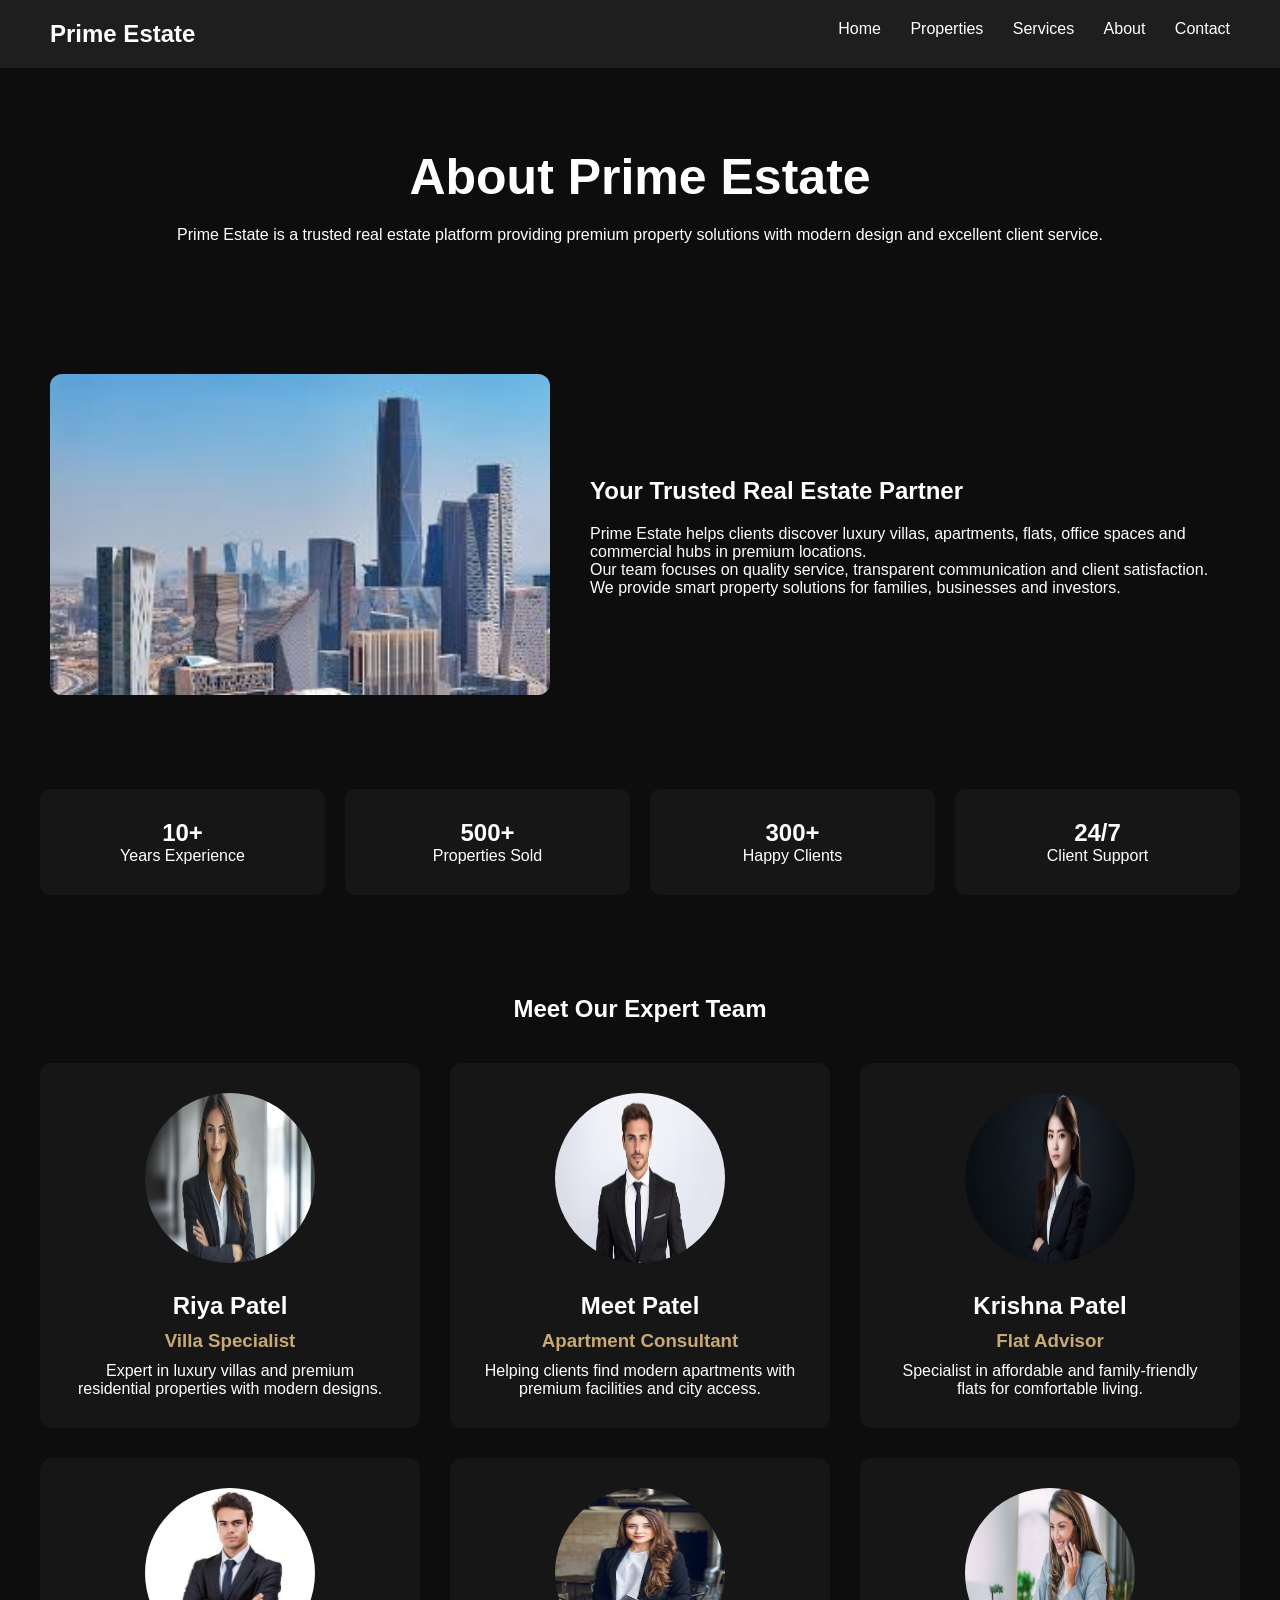
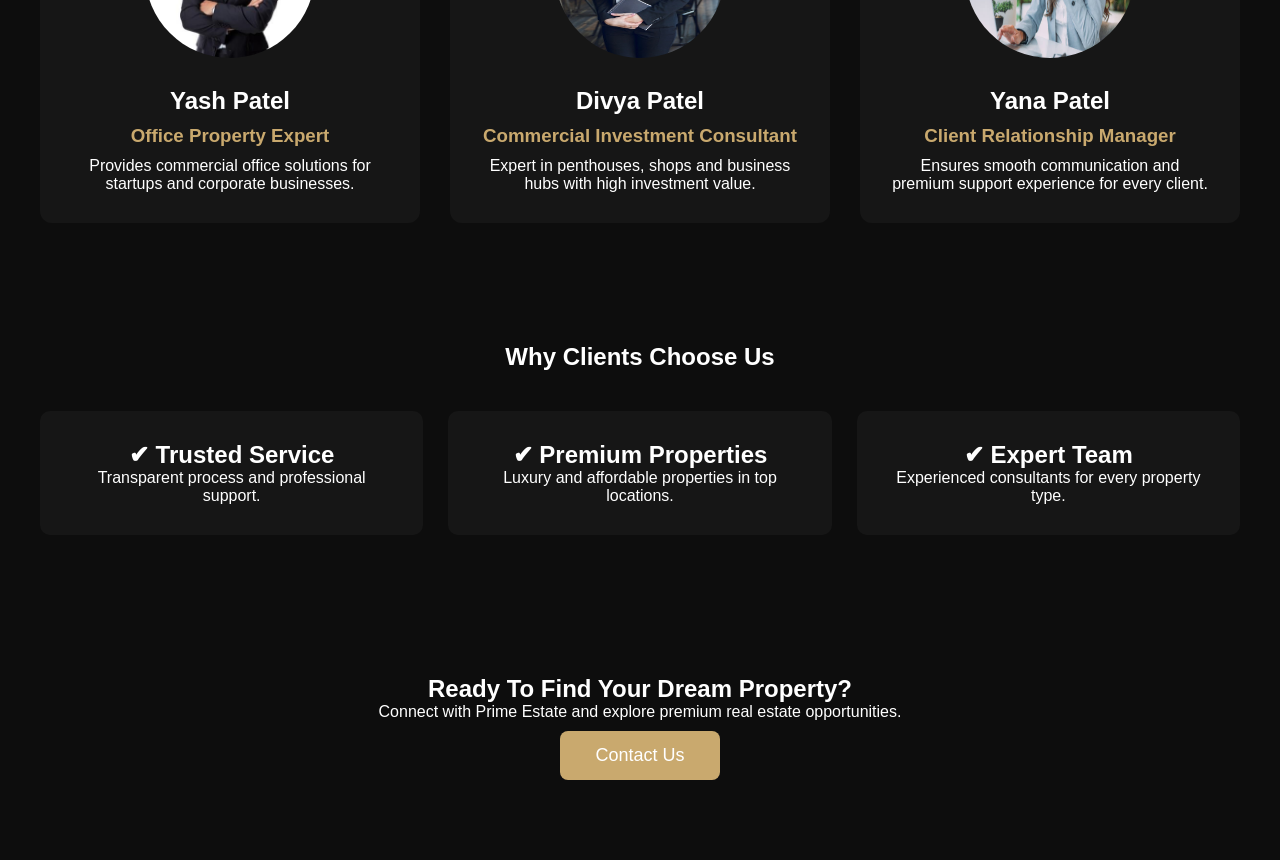
==== about.html @ dd5a4a85 "A responsive real estate website designed using HTML and CSS." ====
<!DOCTYPE html>
<html>
<head>
    <title>About Us - Prime Estate</title>
    <link rel="stylesheet" href="style.css">
</head>
<body>

<!-- NAVBAR -->

<header class="navbar">

    <h2>Prime Estate</h2>

    <nav>
        <a href="home.html">Home</a>
        <a href="properties.html">Properties</a>
        <a href="services.html">Services</a>
        <a href="about.html">About</a>
        <a href="contact.html">Contact</a>
    </nav>

</header>

<!-- HERO -->

<section class="about-hero">

    <h1>About Prime Estate</h1>

    <p>
        Prime Estate is a trusted real estate platform
        providing premium property solutions with
        modern design and excellent client service.
    </p>

</section>

<!-- ABOUT SECTION -->

<section class="about-container">

    <!-- IMAGE -->

    <div class="about-image">
        <img src="images/prime-estate.jpeg">
    </div>

    <!-- CONTENT -->

    <div class="about-content">

        <h2>Your Trusted Real Estate Partner</h2>

        <p>
            Prime Estate helps clients discover luxury villas,
            apartments, flats, office spaces and commercial hubs
            in premium locations.
        </p>

        <p>
            Our team focuses on quality service,
            transparent communication and client satisfaction.
        </p>

        <p>
            We provide smart property solutions for families,
            businesses and investors.
        </p>

    </div>

</section>

<!-- STATS -->

<section class="stats-section">

    <div class="stat-box">
        <h1>10+</h1>
        <p>Years Experience</p>
    </div>

    <div class="stat-box">
        <h1>500+</h1>
        <p>Properties Sold</p>
    </div>

    <div class="stat-box">
        <h1>300+</h1>
        <p>Happy Clients</p>
    </div>

    <div class="stat-box">
        <h1>24/7</h1>
        <p>Client Support</p>
    </div>

</section>

<!-- TEAM -->

<section class="team-section">

    <h1>Meet Our Expert Team</h1>

    <div class="team-container">

        <!-- VILLA -->
        <div class="team-card">

            <img src="images/riya.jpeg">

            <h2>Riya Patel</h2>

            <h3>Villa Specialist</h3>

            <p>
                Expert in luxury villas and premium
                residential properties with modern designs.
            </p>

        </div>

        <!-- APARTMENT -->
        <div class="team-card">

            <img src="images/meet.jpeg">

            <h2>Meet Patel</h2>

            <h3>Apartment Consultant</h3>

            <p>
                Helping clients find modern apartments
                with premium facilities and city access.
            </p>

        </div>

        <!-- FLAT -->
        <div class="team-card">

            <img src="images/krishna.jpeg">

            <h2>Krishna Patel</h2>

            <h3>Flat Advisor</h3>

            <p>
                Specialist in affordable and family-friendly
                flats for comfortable living.
            </p>

        </div>

        <!-- OFFICE -->
        <div class="team-card">

            <img src="images/yash.jpeg">

            <h2>Yash Patel</h2>

            <h3>Office Property Expert</h3>

            <p>
                Provides commercial office solutions
                for startups and corporate businesses.
            </p>

        </div>

        <!-- OTHER -->
        <div class="team-card">

            <img src="images/divya.jpeg">

            <h2>Divya Patel</h2>

            <h3>Commercial Investment Consultant</h3>

            <p>
                Expert in penthouses, shops and business
                hubs with high investment value.
            </p>

        </div>

        <!-- CLIENT RELATION -->
        <div class="team-card">

            <img src="images/yana.jpeg">

            <h2>Yana Patel</h2>

            <h3>Client Relationship Manager</h3>

            <p>
               Ensures smooth communication and premium
               support experience for every client.
            </p> 

        </div>

    </div>

</section>

<!-- WHY CHOOSE -->

<section class="why-about">

    <h1>Why Clients Choose Us</h1>

    <div class="why-about-grid">

        <div class="why-about-box">
            <h2>✔ Trusted Service</h2>
            <p>
                Transparent process and professional support.
            </p>
        </div>

        <div class="why-about-box">
            <h2>✔ Premium Properties</h2>
            <p>
                Luxury and affordable properties in top locations.
            </p>
        </div>

        <div class="why-about-box">
            <h2>✔ Expert Team</h2>
            <p>
                Experienced consultants for every property type.
            </p>
        </div>

    </div>

</section>

<!-- CTA -->
 
<section class="about-cta">

    <h1>Ready To Find Your Dream Property?</h1>

    <p>
        Connect with Prime Estate and explore
        premium real estate opportunities.
    </p>

    <a href="contact.html">
        <button>Contact Us</button>
    </a>

</section>

</body>
</html>
---- style.css ----
* {
    margin: 0;
    padding: 0;
    box-sizing: border-box;
    font-family: Arial, sans-serif;
}

body {
    background: #0d0d0d;
    color: #ffffff;
}

/* HOME PAGE */

.navbar {
    display: flex;
    justify-content: space-between;
    padding: 20px 50px;
    background: #1e1e1e;
}

.navbar a {
    color: white;
    margin-left: 25px;
    text-decoration: none;
}

.navbar a:hover {
    color: #c9a96e;
}

.hero {
    height: 90vh;
    background: url('https: //via .placeholder .com/ 1500') center/cover no-repeat;
    position: relative;
}

.overlay {
    position: absolute;
    width: 100%;
    height: 100%;
    background: rgba(0,0,0,0.7);
}

.hero-content {
    position: relative;
    text-align: center;
    top: 50%;
    transform: translateY(-50%);
}

.hero h1 {
    font-size: 50px;
}

.hero p {
    margin: 10px 0;
}

.search-box {
    margin-top: 20px;
}

.search-box input, .search-box select {
    padding: 10px;
    margin: 5px;
    border: none;
}

.search-box button {
    padding: 10px 20px;
    background: #c9a96e;
    border: none;
    cursor: pointer;
}

.properties {
    padding: 50px;
    text-align: center;
}

.property-grid {
    display: flex;
    gap: 20px;
    justify-content: center;
    margin-top: 30px;
}

.card {
    background: #161616;
    padding: 25px;
    width: 240px;
    border-radius: 30px;
    transition: 0.3s;    
}

.card:hover {
    transform: scale(1.05);
}

.card img {
    width: 100%;
    height: 100px;
    object-fit: cover;
    margin-top: 2px;
}

.card button {
    margin-top: 10px;
    padding: 8px;
    background: #c9a96e;
    border: none;
    cursor: pointer;
}

.why {
    padding: 50px;
    text-align: center;
}

.why-grid {
    display: grid;
    grid-template-columns: repeat(4, 1fr);
    gap: 20px;
    margin-top: 30px;
}

.why-card {
    background: #161616;
    padding: 20px;
    border-radius: 12px;
    transition: 0.3s;
}

.why-card:hover {
    background: #c9a96e;
    transform: translateY(-10px);
}

.stats {
    display: flex;
    justify-content: space-around;
    padding: 50px;
    background: #000;
}

.cta {
    text-align: center;
    padding: 80px 50px;
}

.cta button {
    padding: 10px 20px;
    background: #c9a96e;
    border: none;
    cursor: pointer;
    margin-top: 10px;
}

/* PROPERTIES PAGE */

.tital {
    text-align: center;
    margin: 20px;
}

.property-grid1 {
    display: grid;
    grid-template-columns: repeat(5,1fr);
    gap: 20px;
    padding: 30px;
}

/* property detail page */

.details-box {
    background: #161616;
    margin: 40px;
    padding: 55px;
    border-radius: 50px;
    margin-top: 30px;
}

.price {
    color : #c9a96e;
    margin: 10px 0;
}

/* SERVICES PAGE */

.service-hero{
    text-align:center;
    padding:80px 20px;
}

.service-hero h1{
    font-size:50px;
    margin-bottom:20px;
}

.services-container{
    display:grid;
    grid-template-columns:repeat(3,1fr);
    gap:25px;
    padding:40px;
}

.service-card{
    background:#161616;
    padding:30px;
    border-radius:12px;
    text-align:center;
    transition:0.3s;
}

.service-card:hover{
    transform:translateY(-10px);
}

.service-icon{
    font-size:50px;
    margin-bottom:20px;
}

.why-us{
    padding:60px 40px;
    text-align:center;
}

.why-grid{
    display:grid;
    grid-template-columns:repeat(4,1fr);
    gap:20px;
    margin-top:40px;
}

.why-box{
    background:#161616;
    padding:30px;
    border-radius:10px;
}

.service-cta{
    text-align:center;
    padding:80px 20px;
}

.service-cta button{
    padding:14px 35px;
    border:none;
    background:#c9a96e;
    color:white;
    border-radius:8px;
    font-size:18px;
    cursor:pointer;
    margin-top: 10px;
}

/* ABOUT PAGE */ 

.about-hero{
    text-align:center;
    padding:80px 20px;
}

.about-hero h1{
    font-size:50px;
    margin-bottom:20px;
}

.about-container{
    display:flex;
    align-items:center;
    gap:40px;
    padding:50px;
}

.about-image img{
    width:500px;
    border-radius:12px;
}

.about-content{
    flex:1;
}

.about-content h2{
    margin-bottom:20px;
}

.stats-section{
    display:grid;
    grid-template-columns:repeat(4,1fr);
    gap:20px;
    padding:40px;
}

.stat-box{
    background:#161616;
    text-align:center;
    padding:30px;
    border-radius:10px;
}

.team-section{
    padding:60px 40px;
    text-align:center;
}

.team-container{
    display:grid;
    grid-template-columns:repeat(3,1fr);
    gap:30px;
    margin-top:40px;
}

.team-card{
    background:#161616;
    padding: 30px;
    border-radius:12px;
    text-align:center;
    transition:0.3s;
}

.team-card:hover{
    transform:translateY(-10px);
}

.team-card img{
    width: 170px;
    height:170px;
    border-radius:100%;
    margin-bottom:25px;
}

.team-card h3{
    color:#c9a96e;
    margin:10px 0;
}

.why-about{
    padding:60px 40px;
    text-align:center;
}

.why-about-grid{
    display:grid;
    grid-template-columns:repeat(3,1fr);
    gap:25px;
    margin-top:40px;
}

.why-about-box{
    background:#161616;
    padding:30px;
    border-radius:10px;
}

.about-cta{
    text-align:center;
    padding:80px 20px;
}

.about-cta button{
    padding:14px 35px;
    border:none;
    background:#c9a96e;
    color:white;
    border-radius:8px;
    font-size:18px;
    cursor:pointer;
    margin-top: 10px;
}

/* CONTACT PAGE */

.contact-hero{
    text-align:center;
    padding:80px 20px;
}

.contact-hero h1{
    font-size:50px;
    margin-bottom:20px;
}

.contact-container{
    display:flex;
    gap:40px;
    padding:50px;
}

.contact-info,
.contact-form{
    flex:1;
    background:#161616;
    padding:30px;
    border-radius:12px;
}

.info-box{
    margin-top:25px;
}

.contact-form form{
    display:flex;
    flex-direction:column;
    gap:20px;
    margin-top:20px;
}

.contact-form input,
.contact-form textarea{
    padding:15px;
    border:none;
    border-radius:8px;
    background:#222;
    color:white;
}

.contact-form button{
    padding:14px;
    border:none;
    background:#c9a96e;
    color:white;
    border-radius:8px;
    cursor:pointer;
}

.team-contact{
    padding:60px 40px;
    text-align:center;
}

.team-contact-grid{
    display:grid;
    grid-template-columns:repeat(3,1fr);
    gap:30px;
    margin-top:40px;
}

.contact-card{
    background:#161616;
    padding:30px;
    border-radius:12px;
}

.contact-card img{
    width:120px;
    height:120px;
    border-radius:50%;
    margin-bottom:20px;
}

.contact-cta{
    text-align:center;
    padding:80px 20px;
}

.contact-cta button{
    padding:14px 35px;
    border:none;
    background:#c9a96e;
    color:white;
    border-radius:8px;
    font-size:18px;
    cursor:pointer;
    margin-top: 10px;
}

footer {
    text-align: center;
    padding: 20px;
    background: #000;
}

button:hover {
    opacity: 0.8;
    transform: scale(1.05);
}
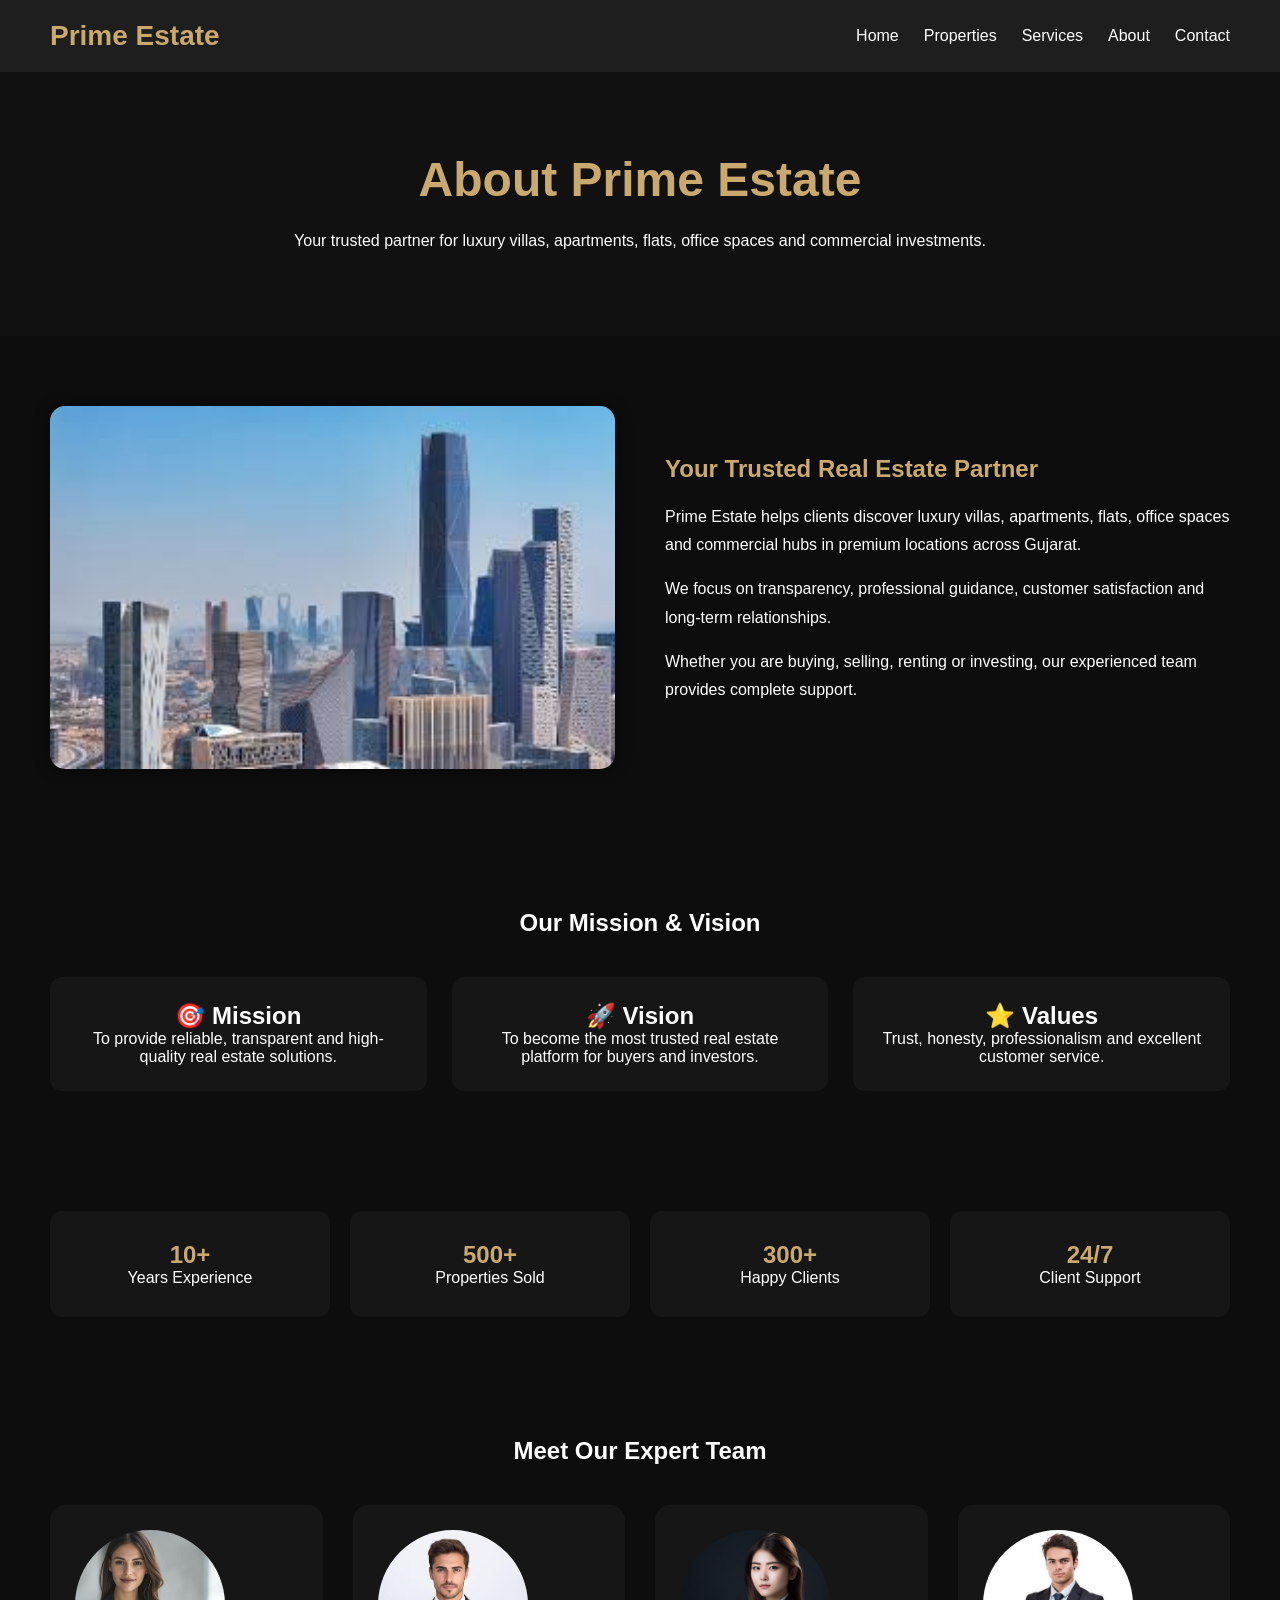
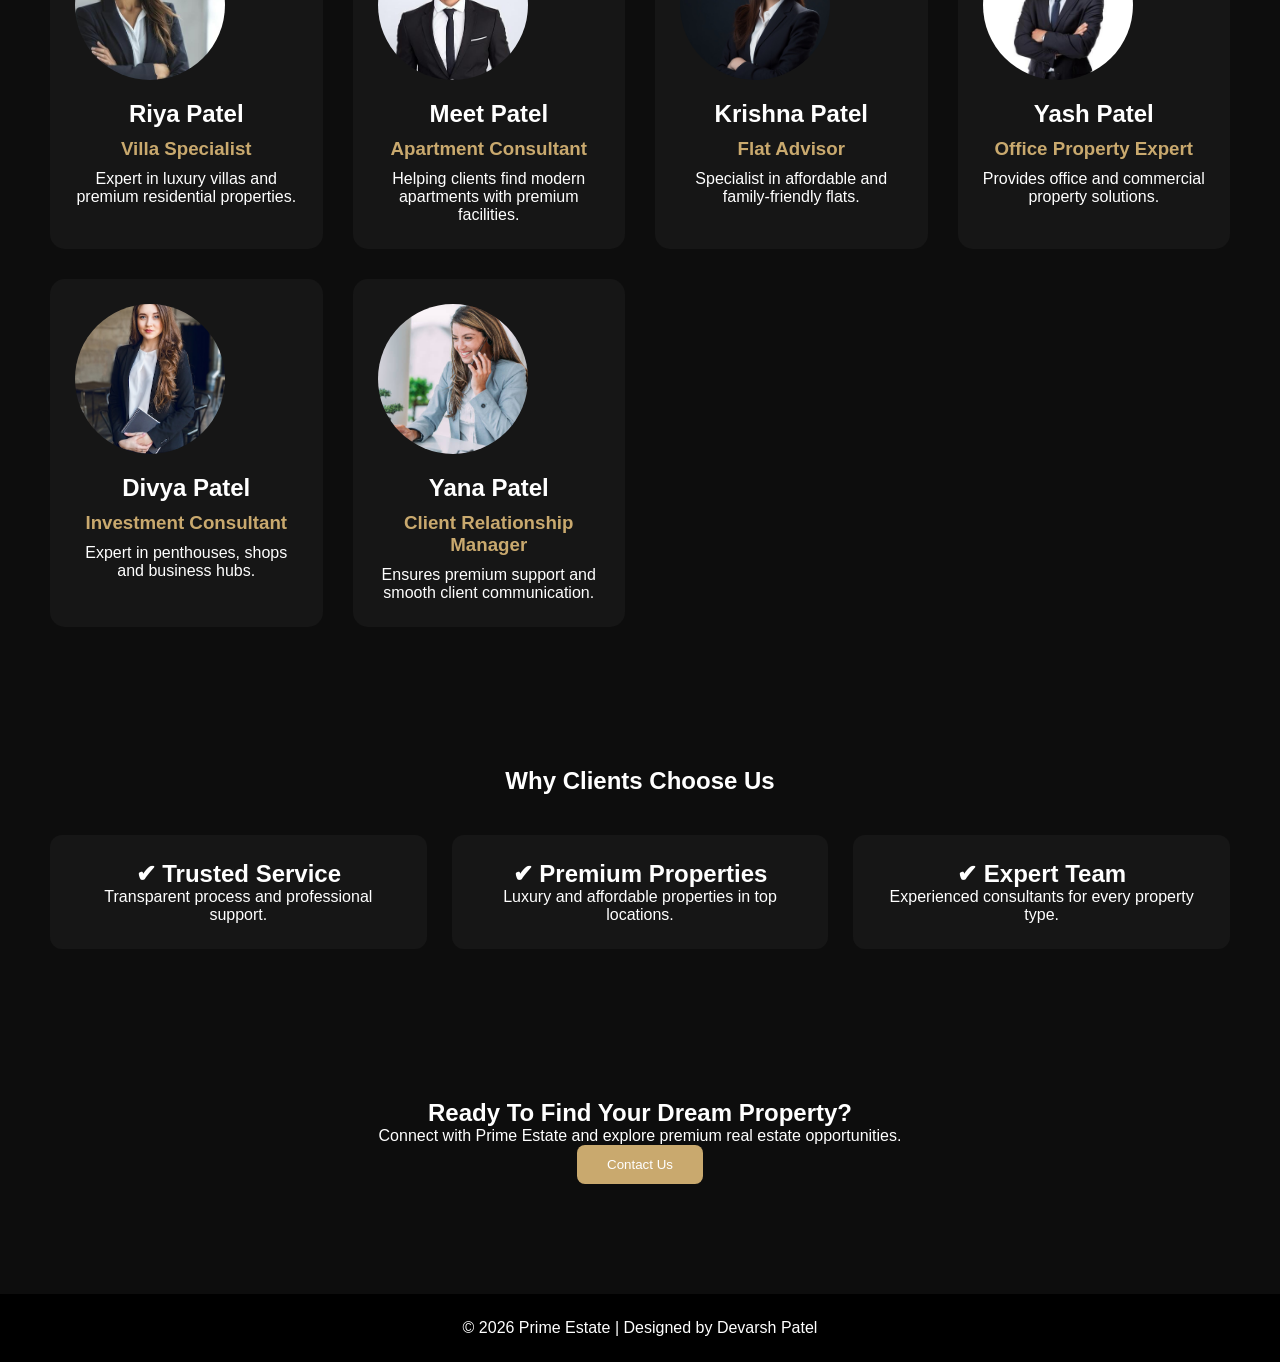
==== commit 3386de5f: "Prime Estate Project" ====
--- a/about.html
+++ b/about.html
@@ -1,6 +1,8 @@
 <!DOCTYPE html>
-<html>
+<html lang="en">
 <head>
+    <meta charset="UTF-8">
+    <meta name="viewport" content="width=device-width, initial-scale=1.0">
     <title>About Us - Prime Estate</title>
     <link rel="stylesheet" href="style.css">
 </head>
@@ -10,10 +12,10 @@
 
 <header class="navbar">
 
-    <h2>Prime Estate</h2>
+    <div class="logo">Prime Estate</div>
 
     <nav>
-        <a href="home.html">Home</a>
+        <a href="index.html">Home</a>
         <a href="properties.html">Properties</a>
         <a href="services.html">Services</a>
         <a href="about.html">About</a>
@@ -29,9 +31,9 @@
     <h1>About Prime Estate</h1>
 
     <p>
-        Prime Estate is a trusted real estate platform
-        providing premium property solutions with
-        modern design and excellent client service.
+        Your trusted partner for luxury villas,
+        apartments, flats, office spaces and
+        commercial investments.
     </p>
 
 </section>
@@ -40,13 +42,9 @@
 
 <section class="about-container">
 
-    <!-- IMAGE -->
-
     <div class="about-image">
-        <img src="images/prime-estate.jpeg">
-    </div>
-
-    <!-- CONTENT -->
+        <img src="images/prime-estate.jpeg" alt="Prime Estate">
+    </div>
 
     <div class="about-content">
 
@@ -55,18 +53,54 @@
         <p>
             Prime Estate helps clients discover luxury villas,
             apartments, flats, office spaces and commercial hubs
-            in premium locations.
+            in premium locations across Gujarat.
         </p>
 
         <p>
-            Our team focuses on quality service,
-            transparent communication and client satisfaction.
+            We focus on transparency, professional guidance,
+            customer satisfaction and long-term relationships.
         </p>
 
         <p>
-            We provide smart property solutions for families,
-            businesses and investors.
+            Whether you are buying, selling, renting or investing,
+            our experienced team provides complete support.
         </p>
+
+    </div>
+
+</section>
+
+<!-- MISSION & VISION -->
+
+<section class="why-about">
+
+    <h1>Our Mission & Vision</h1>
+
+    <div class="why-about-grid">
+
+        <div class="why-about-box">
+            <h2>🎯 Mission</h2>
+            <p>
+                To provide reliable, transparent and
+                high-quality real estate solutions.
+            </p>
+        </div>
+
+        <div class="why-about-box">
+            <h2>🚀 Vision</h2>
+            <p>
+                To become the most trusted real estate
+                platform for buyers and investors.
+            </p>
+        </div>
+
+        <div class="why-about-box">
+            <h2>⭐ Values</h2>
+            <p>
+                Trust, honesty, professionalism and
+                excellent customer service.
+            </p>
+        </div>
 
     </div>
 
@@ -106,107 +140,53 @@
 
     <div class="team-container">
 
-        <!-- VILLA -->
-        <div class="team-card">
-
-            <img src="images/riya.jpeg">
-
+        <div class="team-card">
+            <img src="images/riya.jpeg" alt="Riya Patel">
             <h2>Riya Patel</h2>
-
             <h3>Villa Specialist</h3>
-
-            <p>
-                Expert in luxury villas and premium
-                residential properties with modern designs.
-            </p>
-
-        </div>
-
-        <!-- APARTMENT -->
-        <div class="team-card">
-
-            <img src="images/meet.jpeg">
-
+            <p>Expert in luxury villas and premium residential properties.</p>
+        </div>
+
+        <div class="team-card">
+            <img src="images/meet.jpeg" alt="Meet Patel">
             <h2>Meet Patel</h2>
-
             <h3>Apartment Consultant</h3>
-
-            <p>
-                Helping clients find modern apartments
-                with premium facilities and city access.
-            </p>
-
-        </div>
-
-        <!-- FLAT -->
-        <div class="team-card">
-
-            <img src="images/krishna.jpeg">
-
+            <p>Helping clients find modern apartments with premium facilities.</p>
+        </div>
+
+        <div class="team-card">
+            <img src="images/krishna.jpeg" alt="Krishna Patel">
             <h2>Krishna Patel</h2>
-
             <h3>Flat Advisor</h3>
-
-            <p>
-                Specialist in affordable and family-friendly
-                flats for comfortable living.
-            </p>
-
-        </div>
-
-        <!-- OFFICE -->
-        <div class="team-card">
-
-            <img src="images/yash.jpeg">
-
+            <p>Specialist in affordable and family-friendly flats.</p>
+        </div>
+
+        <div class="team-card">
+            <img src="images/yash.jpeg" alt="Yash Patel">
             <h2>Yash Patel</h2>
-
             <h3>Office Property Expert</h3>
-
-            <p>
-                Provides commercial office solutions
-                for startups and corporate businesses.
-            </p>
-
-        </div>
-
-        <!-- OTHER -->
-        <div class="team-card">
-
-            <img src="images/divya.jpeg">
-
+            <p>Provides office and commercial property solutions.</p>
+        </div>
+
+        <div class="team-card">
+            <img src="images/divya.jpeg" alt="Divya Patel">
             <h2>Divya Patel</h2>
-
-            <h3>Commercial Investment Consultant</h3>
-
-            <p>
-                Expert in penthouses, shops and business
-                hubs with high investment value.
-            </p>
-
-        </div>
-
-        <!-- CLIENT RELATION -->
-        <div class="team-card">
-
-            <img src="images/yana.jpeg">
-
+            <h3>Investment Consultant</h3>
+            <p>Expert in penthouses, shops and business hubs.</p>
+        </div>
+
+        <div class="team-card">
+            <img src="images/yana.jpeg" alt="Yana Patel">
             <h2>Yana Patel</h2>
-
             <h3>Client Relationship Manager</h3>
-
-            <p>
-               Ensures smooth communication and premium
-               support experience for every client.
-            </p> 
-
-        </div>
-
-    </div>
-
-</section>
-
-<!-- WHY CHOOSE -->
+            <p>Ensures premium support and smooth client communication.</p>
+        </div>
+
+    </div>
+
+</section>
+
+<!-- WHY CHOOSE US -->
 
 <section class="why-about">
 
@@ -216,23 +196,17 @@
 
         <div class="why-about-box">
             <h2>✔ Trusted Service</h2>
-            <p>
-                Transparent process and professional support.
-            </p>
+            <p>Transparent process and professional support.</p>
         </div>
 
         <div class="why-about-box">
             <h2>✔ Premium Properties</h2>
-            <p>
-                Luxury and affordable properties in top locations.
-            </p>
+            <p>Luxury and affordable properties in top locations.</p>
         </div>
 
         <div class="why-about-box">
             <h2>✔ Expert Team</h2>
-            <p>
-                Experienced consultants for every property type.
-            </p>
+            <p>Experienced consultants for every property type.</p>
         </div>
 
     </div>
@@ -240,7 +214,7 @@
 </section>
 
 <!-- CTA -->
- 
+
 <section class="about-cta">
 
     <h1>Ready To Find Your Dream Property?</h1>
@@ -256,5 +230,11 @@
 
 </section>
 
+<!-- FOOTER -->
+
+<footer>
+    <p>© 2026 Prime Estate | Designed by Devarsh Patel</p>
+</footer>
+
 </body>
 </html>
--- a/style.css
+++ b/style.css
@@ -1,230 +1,195 @@
-* {
-    margin: 0;
-    padding: 0;
-    box-sizing: border-box;
-    font-family: Arial, sans-serif;
-}
-
-body {
-    background: #0d0d0d;
-    color: #ffffff;
-}
-
-/* HOME PAGE */
-
-.navbar {
-    display: flex;
-    justify-content: space-between;
-    padding: 20px 50px;
-    background: #1e1e1e;
-}
-
-.navbar a {
-    color: white;
-    margin-left: 25px;
-    text-decoration: none;
-}
-
-.navbar a:hover {
-    color: #c9a96e;
-}
-
-.hero {
-    height: 90vh;
-    background: url('https: //via .placeholder .com/ 1500') center/cover no-repeat;
-    position: relative;
-}
-
-.overlay {
-    position: absolute;
-    width: 100%;
-    height: 100%;
-    background: rgba(0,0,0,0.7);
-}
-
-.hero-content {
-    position: relative;
-    text-align: center;
-    top: 50%;
-    transform: translateY(-50%);
-}
-
-.hero h1 {
-    font-size: 50px;
-}
-
-.hero p {
-    margin: 10px 0;
-}
-
-.search-box {
-    margin-top: 20px;
-}
-
-.search-box input, .search-box select {
-    padding: 10px;
-    margin: 5px;
-    border: none;
-}
-
-.search-box button {
-    padding: 10px 20px;
-    background: #c9a96e;
-    border: none;
-    cursor: pointer;
-}
-
-.properties {
-    padding: 50px;
-    text-align: center;
-}
-
-.property-grid {
-    display: flex;
-    gap: 20px;
-    justify-content: center;
-    margin-top: 30px;
-}
-
-.card {
-    background: #161616;
-    padding: 25px;
-    width: 240px;
-    border-radius: 30px;
-    transition: 0.3s;    
-}
-
-.card:hover {
-    transform: scale(1.05);
-}
-
-.card img {
-    width: 100%;
-    height: 100px;
-    object-fit: cover;
-    margin-top: 2px;
-}
-
-.card button {
-    margin-top: 10px;
-    padding: 8px;
-    background: #c9a96e;
-    border: none;
-    cursor: pointer;
-}
-
-.why {
-    padding: 50px;
-    text-align: center;
-}
-
-.why-grid {
-    display: grid;
-    grid-template-columns: repeat(4, 1fr);
-    gap: 20px;
-    margin-top: 30px;
-}
-
-.why-card {
-    background: #161616;
-    padding: 20px;
-    border-radius: 12px;
-    transition: 0.3s;
-}
-
-.why-card:hover {
-    background: #c9a96e;
-    transform: translateY(-10px);
-}
-
-.stats {
-    display: flex;
-    justify-content: space-around;
-    padding: 50px;
-    background: #000;
-}
-
-.cta {
-    text-align: center;
-    padding: 80px 50px;
-}
-
-.cta button {
-    padding: 10px 20px;
-    background: #c9a96e;
-    border: none;
-    cursor: pointer;
-    margin-top: 10px;
-}
-
-/* PROPERTIES PAGE */
-
-.tital {
-    text-align: center;
-    margin: 20px;
-}
-
-.property-grid1 {
-    display: grid;
-    grid-template-columns: repeat(5,1fr);
-    gap: 20px;
-    padding: 30px;
-}
-
-/* property detail page */
-
-.details-box {
-    background: #161616;
-    margin: 40px;
-    padding: 55px;
-    border-radius: 50px;
-    margin-top: 30px;
-}
-
-.price {
-    color : #c9a96e;
-    margin: 10px 0;
-}
-
-/* SERVICES PAGE */
-
-.service-hero{
-    text-align:center;
-    padding:80px 20px;
-}
-
-.service-hero h1{
-    font-size:50px;
+/* ==========================
+   GLOBAL
+========================== */
+
+*{
+    margin:0;
+    padding:0;
+    box-sizing:border-box;
+    font-family:Arial, sans-serif;
+}
+
+body{
+    background:#0d0d0d;
+    color:white;
+    overflow-x:hidden;
+}
+
+img{
+    max-width:100%;
+    display:block;
+}
+
+a{
+    text-decoration:none;
+}
+
+/* ==========================
+   NAVBAR
+========================== */
+
+.navbar{
+    display:flex;
+    justify-content:space-between;
+    align-items:center;
+    padding:20px 50px;
+    background:#1e1e1e;
+    position:sticky;
+    top:0;
+    z-index:1000;
+}
+
+.logo{
+    font-size:28px;
+    font-weight:bold;
+    color:#c9a96e;
+}
+
+.navbar nav{
+    display:flex;
+    gap:25px;
+}
+
+.navbar a{
+    color:white;
+    transition:0.3s;
+}
+
+.navbar a:hover{
+    color:#c9a96e;
+}
+
+/* ==========================
+   HERO SECTION
+========================== */
+
+.hero{
+    height:90vh;
+    background:url("images/Luxury-Villa.jpeg");
+    background-size:cover;
+    background-position:center;
+    position:relative;
+}
+
+.overlay{
+    position:absolute;
+    top:0;
+    left:0;
+    width:100%;
+    height:100%;
+    background:rgba(0,0,0,0.7);
+}
+
+.hero-content{
+    position:relative;
+    top:50%;
+    transform:translateY(-50%);
+    text-align:center;
+    padding:20px;
+}
+
+.hero h1{
+    font-size:55px;
+    margin-bottom:15px;
+}
+
+.hero p{
+    font-size:20px;
+    margin-bottom:25px;
+}
+
+.search-box{
+    display:flex;
+    justify-content:center;
+    flex-wrap:wrap;
+    gap:10px;
+}
+
+.search-box input,
+.search-box select{
+    padding:12px;
+    border:none;
+    border-radius:5px;
+    min-width:180px;
+}
+
+.search-box button{
+    padding:12px 25px;
+    background:#c9a96e;
+    border:none;
+    border-radius:5px;
+    cursor:pointer;
+    font-weight:bold;
+}
+
+/* ==========================
+   FEATURED PROPERTIES
+========================== */
+
+.properties{
+    padding:70px 40px;
+    text-align:center;
+}
+
+.properties h2{
+    font-size:38px;
+}
+
+.property-grid{
+    display:flex;
+    justify-content:center;
+    gap:25px;
+    flex-wrap:wrap;
+    margin-top:40px;
+}
+
+.card{
+    background:#161616;
+    width:280px;
+    border-radius:20px;
+    overflow:hidden;
+    transition:0.3s;
+    box-shadow:0 5px 15px rgba(0,0,0,0.3);
+}
+
+.card:hover{
+    transform:translateY(-10px);
+}
+
+.card img{
+    width:100%;
+    height:220px;
+    object-fit:cover;
+}
+
+.card h3{
+    margin:15px 0 10px;
+}
+
+.card p{
+    margin-bottom:15px;
+}
+
+.card button{
+    background:#c9a96e;
+    border:none;
+    padding:10px 20px;
+    border-radius:5px;
     margin-bottom:20px;
-}
-
-.services-container{
-    display:grid;
-    grid-template-columns:repeat(3,1fr);
-    gap:25px;
-    padding:40px;
-}
-
-.service-card{
-    background:#161616;
-    padding:30px;
-    border-radius:12px;
-    text-align:center;
-    transition:0.3s;
-}
-
-.service-card:hover{
-    transform:translateY(-10px);
-}
-
-.service-icon{
-    font-size:50px;
-    margin-bottom:20px;
-}
-
-.why-us{
-    padding:60px 40px;
-    text-align:center;
+    cursor:pointer;
+}
+
+/* ==========================
+   WHY CHOOSE US
+========================== */
+
+.why{
+    padding:70px 40px;
+    text-align:center;
+}
+
+.why h2{
+    font-size:38px;
 }
 
 .why-grid{
@@ -234,92 +199,280 @@
     margin-top:40px;
 }
 
-.why-box{
+.why-card{
     background:#161616;
+    padding:25px;
+    border-radius:15px;
+    transition:0.3s;
+}
+
+.why-card:hover{
+    background:#c9a96e;
+    color:black;
+    transform:translateY(-10px);
+}
+
+/* ==========================
+   STATS
+========================== */
+
+.stats{
+    display:flex;
+    justify-content:space-around;
+    text-align:center;
+    padding:60px 30px;
+    background:black;
+}
+
+.stats h2{
+    color:#c9a96e;
+    font-size:40px;
+}
+
+/* ==========================
+   CTA
+========================== */
+
+.cta{
+    text-align:center;
+    padding:80px 20px;
+}
+
+.cta h2{
+    margin-bottom:20px;
+}
+
+.cta button{
+    padding:12px 25px;
+    background:#c9a96e;
+    border:none;
+    border-radius:5px;
+    cursor:pointer;
+}
+
+/* ==========================
+   PROPERTIES PAGE
+========================== */
+
+.tital{
+    text-align:center;
+    margin:30px 0;
+    font-size:40px;
+}
+
+.property-grid1{
+    display:grid;
+    grid-template-columns:repeat(5,1fr);
+    gap:25px;
     padding:30px;
-    border-radius:10px;
-}
-
-.service-cta{
+}
+
+.property-grid1 .card{
+    width:100%;
+}
+
+/* ==========================
+   FOOTER
+========================== */
+
+footer{
+    text-align:center;
+    background:black;
+    padding:20px;
+}
+
+/* ==========================
+   TABLET
+========================== */
+
+@media(max-width:1024px){
+
+    .property-grid1{
+        grid-template-columns:repeat(2,1fr);
+    }
+
+    .why-grid{
+        grid-template-columns:repeat(2,1fr);
+    }
+
+}
+
+/* ==========================
+   MOBILE
+========================== */
+
+@media(max-width:768px){
+
+    .navbar{
+        flex-direction:column;
+        text-align:center;
+        padding:15px;
+    }
+
+    .navbar nav{
+        flex-wrap:wrap;
+        justify-content:center;
+        margin-top:15px;
+    }
+
+    .hero{
+        height:auto;
+        padding:100px 20px;
+    }
+
+    .hero-content{
+        top:auto;
+        transform:none;
+    }
+
+    .hero h1{
+        font-size:35px;
+    }
+
+    .hero p{
+        font-size:16px;
+    }
+
+    .search-box{
+        flex-direction:column;
+        align-items:center;
+    }
+
+    .search-box input,
+    .search-box select,
+    .search-box button{
+        width:100%;
+        max-width:350px;
+    }
+
+    .property-grid{
+        flex-direction:column;
+        align-items:center;
+    }
+
+    .property-grid1{
+        grid-template-columns:1fr;
+    }
+
+    .card{
+        width:100%;
+        max-width:350px;
+    }
+
+    .why-grid{
+        grid-template-columns:1fr;
+    }
+
+    .stats{
+        flex-direction:column;
+        gap:25px;
+    }
+
+}
+/* ==================================
+   ABOUT PAGE
+================================== */
+
+.about-hero{
     text-align:center;
     padding:80px 20px;
-}
-
-.service-cta button{
-    padding:14px 35px;
-    border:none;
-    background:#c9a96e;
-    color:white;
-    border-radius:8px;
-    font-size:18px;
-    cursor:pointer;
-    margin-top: 10px;
-}
-
-/* ABOUT PAGE */ 
-
-.about-hero{
-    text-align:center;
-    padding:80px 20px;
+    background:#111;
 }
 
 .about-hero h1{
-    font-size:50px;
+    font-size:3rem;
     margin-bottom:20px;
+    color:#c9a96e;
+}
+
+.about-hero p{
+    max-width:800px;
+    margin:auto;
+    line-height:1.8;
 }
 
 .about-container{
     display:flex;
     align-items:center;
-    gap:40px;
-    padding:50px;
+    justify-content:center;
+    gap:50px;
+    padding:70px 50px;
+    flex-wrap:wrap;
+}
+
+.about-image{
+    flex:1;
+    min-width:300px;
 }
 
 .about-image img{
-    width:500px;
-    border-radius:12px;
+    width:100%;
+    border-radius:15px;
+    box-shadow:0 0 15px rgba(0,0,0,0.5);
 }
 
 .about-content{
     flex:1;
+    min-width:300px;
 }
 
 .about-content h2{
+    color:#c9a96e;
     margin-bottom:20px;
+}
+
+.about-content p{
+    margin-bottom:15px;
+    line-height:1.8;
 }
 
 .stats-section{
     display:grid;
-    grid-template-columns:repeat(4,1fr);
+    grid-template-columns:repeat(auto-fit,minmax(200px,1fr));
     gap:20px;
-    padding:40px;
+    padding:50px;
 }
 
 .stat-box{
     background:#161616;
-    text-align:center;
     padding:30px;
-    border-radius:10px;
-}
+    border-radius:12px;
+    text-align:center;
+    transition:.3s;
+}
+
+.stat-box:hover{
+    transform:translateY(-8px);
+}
+
+.stat-box h1{
+    color:#c9a96e;
+}
+
+/* ==================================
+   TEAM SECTION
+================================== */
 
 .team-section{
-    padding:60px 40px;
-    text-align:center;
+    padding:70px 50px;
+    text-align:center;
+}
+
+.team-section h1{
+    margin-bottom:40px;
 }
 
 .team-container{
     display:grid;
-    grid-template-columns:repeat(3,1fr);
+    grid-template-columns:repeat(auto-fit,minmax(250px,1fr));
     gap:30px;
-    margin-top:40px;
 }
 
 .team-card{
     background:#161616;
-    padding: 30px;
-    border-radius:12px;
-    text-align:center;
-    transition:0.3s;
+    padding:25px;
+    border-radius:15px;
+    transition:.3s;
 }
 
 .team-card:hover{
@@ -327,10 +480,11 @@
 }
 
 .team-card img{
-    width: 170px;
-    height:170px;
-    border-radius:100%;
-    margin-bottom:25px;
+    width:150px;
+    height:150px;
+    object-fit:cover;
+    border-radius:50%;
+    margin-bottom:20px;
 }
 
 .team-card h3{
@@ -338,22 +492,31 @@
     margin:10px 0;
 }
 
+/* ==================================
+   WHY ABOUT
+================================== */
+
 .why-about{
-    padding:60px 40px;
+    padding:70px 50px;
     text-align:center;
 }
 
 .why-about-grid{
     display:grid;
-    grid-template-columns:repeat(3,1fr);
+    grid-template-columns:repeat(auto-fit,minmax(250px,1fr));
     gap:25px;
     margin-top:40px;
 }
 
 .why-about-box{
     background:#161616;
-    padding:30px;
-    border-radius:10px;
+    padding:25px;
+    border-radius:12px;
+    transition:.3s;
+}
+
+.why-about-box:hover{
+    transform:translateY(-8px);
 }
 
 .about-cta{
@@ -362,50 +525,59 @@
 }
 
 .about-cta button{
-    padding:14px 35px;
+    padding:12px 30px;
     border:none;
     background:#c9a96e;
-    color:white;
+    color:#fff;
     border-radius:8px;
-    font-size:18px;
     cursor:pointer;
-    margin-top: 10px;
-}
-
-/* CONTACT PAGE */
+}
+
+/* ==================================
+   CONTACT PAGE
+================================== */
 
 .contact-hero{
     text-align:center;
     padding:80px 20px;
+    background:#111;
 }
 
 .contact-hero h1{
-    font-size:50px;
+    font-size:3rem;
+    color:#c9a96e;
     margin-bottom:20px;
 }
 
 .contact-container{
     display:flex;
-    gap:40px;
-    padding:50px;
+    gap:30px;
+    padding:60px 50px;
+    flex-wrap:wrap;
 }
 
 .contact-info,
 .contact-form{
     flex:1;
+    min-width:320px;
     background:#161616;
     padding:30px;
-    border-radius:12px;
+    border-radius:15px;
+}
+
+.contact-info h2,
+.contact-form h2{
+    color:#c9a96e;
 }
 
 .info-box{
-    margin-top:25px;
+    margin-top:20px;
 }
 
 .contact-form form{
     display:flex;
     flex-direction:column;
-    gap:20px;
+    gap:15px;
     margin-top:20px;
 }
 
@@ -415,11 +587,55 @@
     border:none;
     border-radius:8px;
     background:#222;
-    color:white;
+    color:#fff;
 }
 
 .contact-form button{
     padding:14px;
+    border:none;
+    background:#c9a96e;
+    color:#fff;
+    border-radius:8px;
+    cursor:pointer;
+}
+
+/* ==================================
+   TEAM CONTACT
+================================== */
+
+.team-contact{
+    padding:70px 50px;
+    text-align:center;
+}
+
+.team-contact-grid{
+    display:grid;
+    grid-template-columns:repeat(auto-fit,minmax(250px,1fr));
+    gap:30px;
+    margin-top:40px;
+}
+
+.contact-card{
+    background:#161616;
+    padding:25px;
+    border-radius:12px;
+}
+
+.contact-card img{
+    width:120px;
+    height:120px;
+    object-fit:cover;
+    border-radius:50%;
+    margin-bottom:15px;
+}
+
+.contact-cta{
+    text-align:center;
+    padding:80px 20px;
+}
+
+.contact-cta button{
+    padding:12px 30px;
     border:none;
     background:#c9a96e;
     color:white;
@@ -427,54 +643,86 @@
     cursor:pointer;
 }
 
-.team-contact{
-    padding:60px 40px;
-    text-align:center;
-}
-
-.team-contact-grid{
-    display:grid;
-    grid-template-columns:repeat(3,1fr);
-    gap:30px;
-    margin-top:40px;
-}
-
-.contact-card{
-    background:#161616;
-    padding:30px;
-    border-radius:12px;
-}
-
-.contact-card img{
-    width:120px;
-    height:120px;
-    border-radius:50%;
-    margin-bottom:20px;
-}
-
-.contact-cta{
-    text-align:center;
-    padding:80px 20px;
-}
-
-.contact-cta button{
-    padding:14px 35px;
-    border:none;
-    background:#c9a96e;
-    color:white;
-    border-radius:8px;
-    font-size:18px;
-    cursor:pointer;
-    margin-top: 10px;
-}
-
-footer {
-    text-align: center;
-    padding: 20px;
-    background: #000;
-}
-
-button:hover {
-    opacity: 0.8;
-    transform: scale(1.05);
+/* ==================================
+   FOOTER
+================================== */
+
+footer{
+    text-align:center;
+    padding:25px;
+    background:#000;
+    margin-top:30px;
+}
+
+button:hover{
+    opacity:.9;
+    transform:scale(1.05);
+}
+
+/* ==================================
+   RESPONSIVE DESIGN
+================================== */
+
+@media(max-width:768px){
+
+    body{
+        overflow-x:hidden;
+    }
+
+    .navbar{
+        flex-direction:column;
+        text-align:center;
+        padding:15px;
+    }
+
+    .navbar nav{
+        display:flex;
+        flex-direction:column;
+        gap:12px;
+        margin-top:15px;
+    }
+
+    .hero h1,
+    .service-hero h1,
+    .about-hero h1,
+    .contact-hero h1{
+        font-size:2rem;
+    }
+
+    .about-container,
+    .contact-container{
+        flex-direction:column;
+        padding:20px;
+    }
+
+    .property-grid,
+    .property-grid1{
+        grid-template-columns:1fr;
+    }
+
+    .stats{
+        flex-direction:column;
+        text-align:center;
+        gap:20px;
+    }
+
+    .why-grid,
+    .services-container,
+    .stats-section,
+    .team-container,
+    .why-about-grid,
+    .team-contact-grid{
+        grid-template-columns:1fr;
+    }
+
+    .card{
+        width:100%;
+        max-width:350px;
+        margin:auto;
+    }
+
+    img{
+        max-width:100%;
+        height:auto;
+    }
 }
